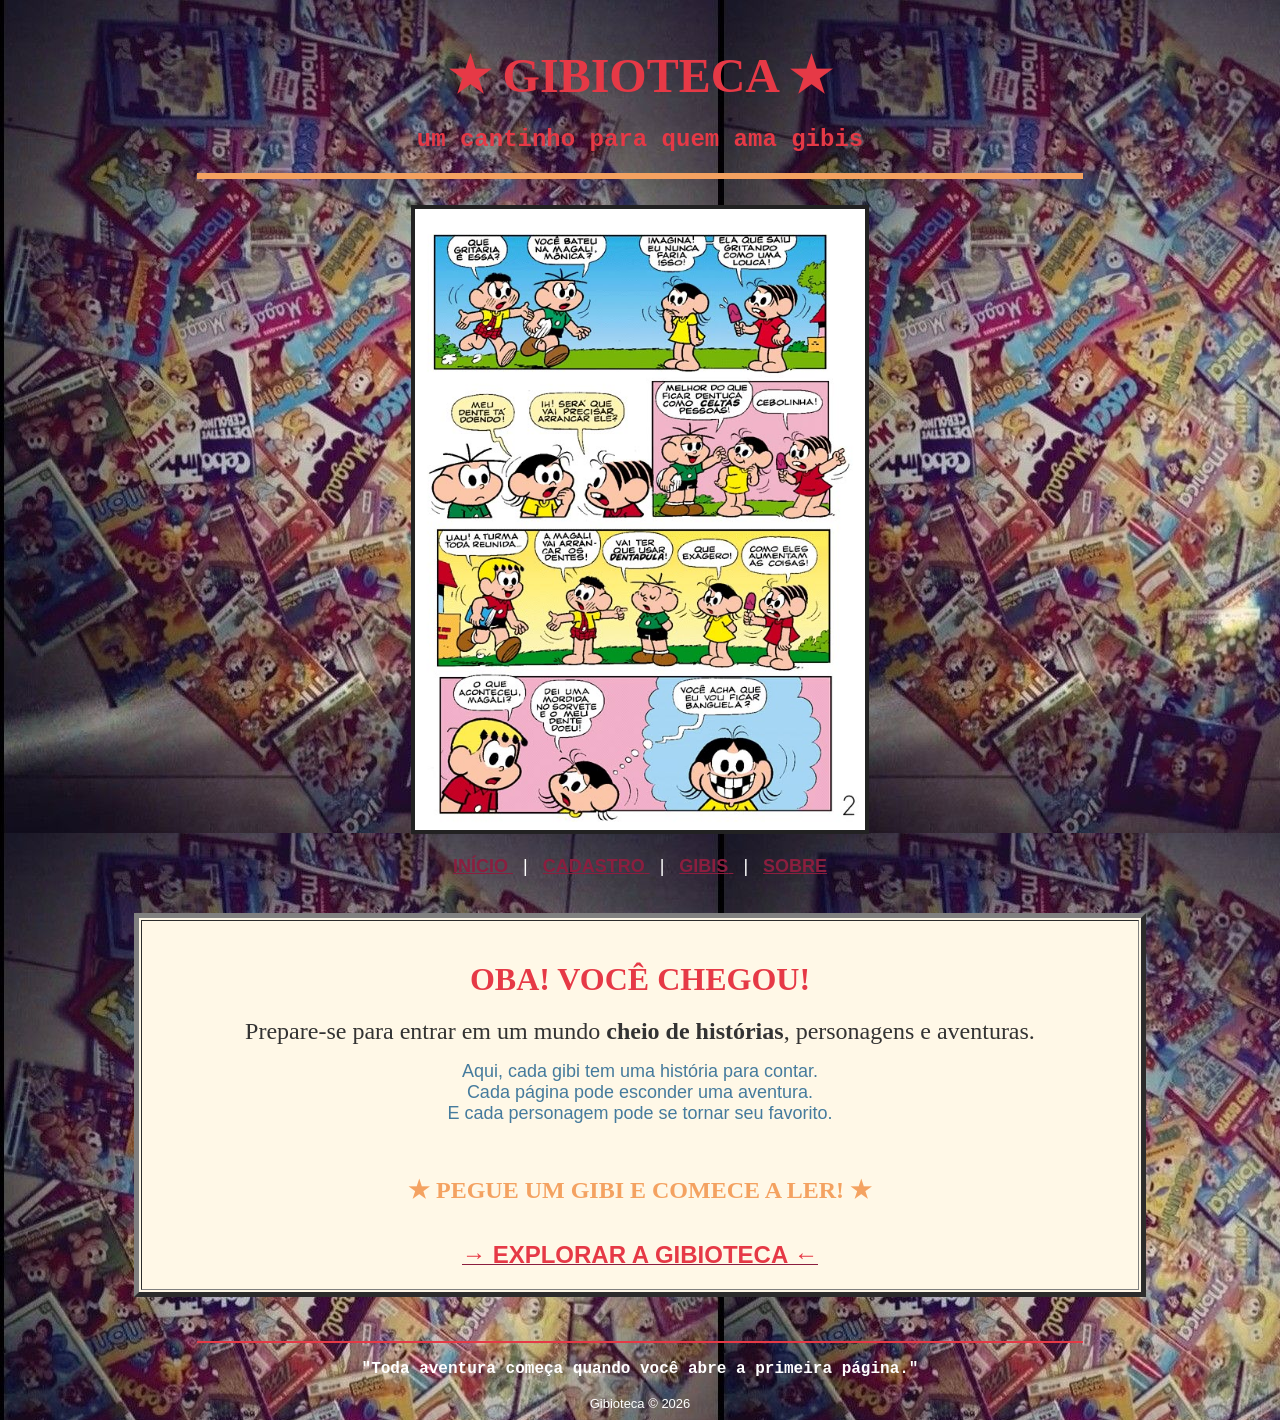
==== index.html @ 0cddc834 "Primeiro commit" ====
<!DOCTYPE html>
<html lang="pt-BR">

<head>
    <meta charset="UTF-8">
    <meta name="viewport" content="width=device-width, initial-scale=1.0">
    <title>Gibioteca</title>
</head>

<body
    background="gibis.jpg"
    bgcolor="#F5E6C8"
    text="#222222"
    link="#8B1E3F"
    vlink="#5A1630"
    alink="#FF6B35"
>

    <br>

    <center>

        <h1>
            <font
                face="Comic Sans MS"
                size="7"
                color="#E63946"
            >
                ★ GIBIOTECA ★
            </font>
        </h1>

        <h2>
            <font
                face="Courier New"
                size="5"
                color="#E63946"
            >
                um cantinho para quem ama gibis
            </font>
        </h2>

        <hr
            width="70%"
            size="6"
            color="#F4A261"
        >

        <br>

        <center>
            <img
                src="gibi.jpg"
                alt="Imagem de gibis"
                width="450"
                border="4"
                decoding="async"
            >
        </center>

        <br>

        <font
            face="Arial"
            size="4"
            color="#FFFFFF"
        >

            <a href="index.html">
                <b>INÍCIO</b>
            </a>

            &nbsp;&nbsp;|&nbsp;&nbsp;

            <a href="cadastro.html">
                <b>CADASTRO</b>
            </a>

            &nbsp;&nbsp;|&nbsp;&nbsp;

            <a href="gibis.html">
                <b>GIBIS</b>
            </a>

            &nbsp;&nbsp;|&nbsp;&nbsp;

            <a href="sobre.html">
                <b>SOBRE</b>
            </a>

        </font>

    </center>

    <br><br>

    <table
        width="80%"
        align="center"
        bgcolor="#FFF8E7"
        border="5"
        cellpadding="20"
    >

        <tr>

            <td>

                <center>

                    <h2>
                        <font
                            face="Comic Sans MS"
                            size="6"
                            color="#E63946"
                        >
                            OBA! VOCÊ CHEGOU!
                        </font>
                    </h2>

                    <p>
                        <font
                            face="Georgia"
                            size="5"
                            color="#333333"
                        >
                            Prepare-se para entrar em um mundo
                            <b>cheio de histórias</b>,
                            personagens e aventuras.
                        </font>
                    </p>

                    <p>
                        <font
                            face="Arial"
                            size="4"
                            color="#457B9D"
                        >
                            Aqui, cada gibi tem uma história para contar.
                            <br>
                            Cada página pode esconder uma aventura.
                            <br>
                            E cada personagem pode se tornar seu favorito.
                        </font>
                    </p>

                    <br>

                    <h3>
                        <font
                            face="Comic Sans MS"
                            size="5"
                            color="#F4A261"
                        >
                            ★ PEGUE UM GIBI E COMECE A LER! ★
                        </font>
                    </h3>

                    <br>

                    <a href="gibis.html">
                        <font
                            face="Arial"
                            size="5"
                            color="#E63946"
                        >
                            <b>→ EXPLORAR A GIBIOTECA ←</b>
                        </font>
                    </a>

                </center>

            </td>

        </tr>

    </table>

    <br><br>

    <center>

        <hr
            width="70%"
            color="#E63946"
        >

        <p>
            <font
                face="Courier New"
                size="3"
                color="#FFFFFF"
            >
                <b>
                    "Toda aventura começa quando você abre a primeira página."
                </b>
            </font>
        </p>

        <font
            face="Arial"
            size="2"
            color="#FFFFFF"
        >
            Gibioteca © 2026
        </font>

    </center>

</body>

</html>
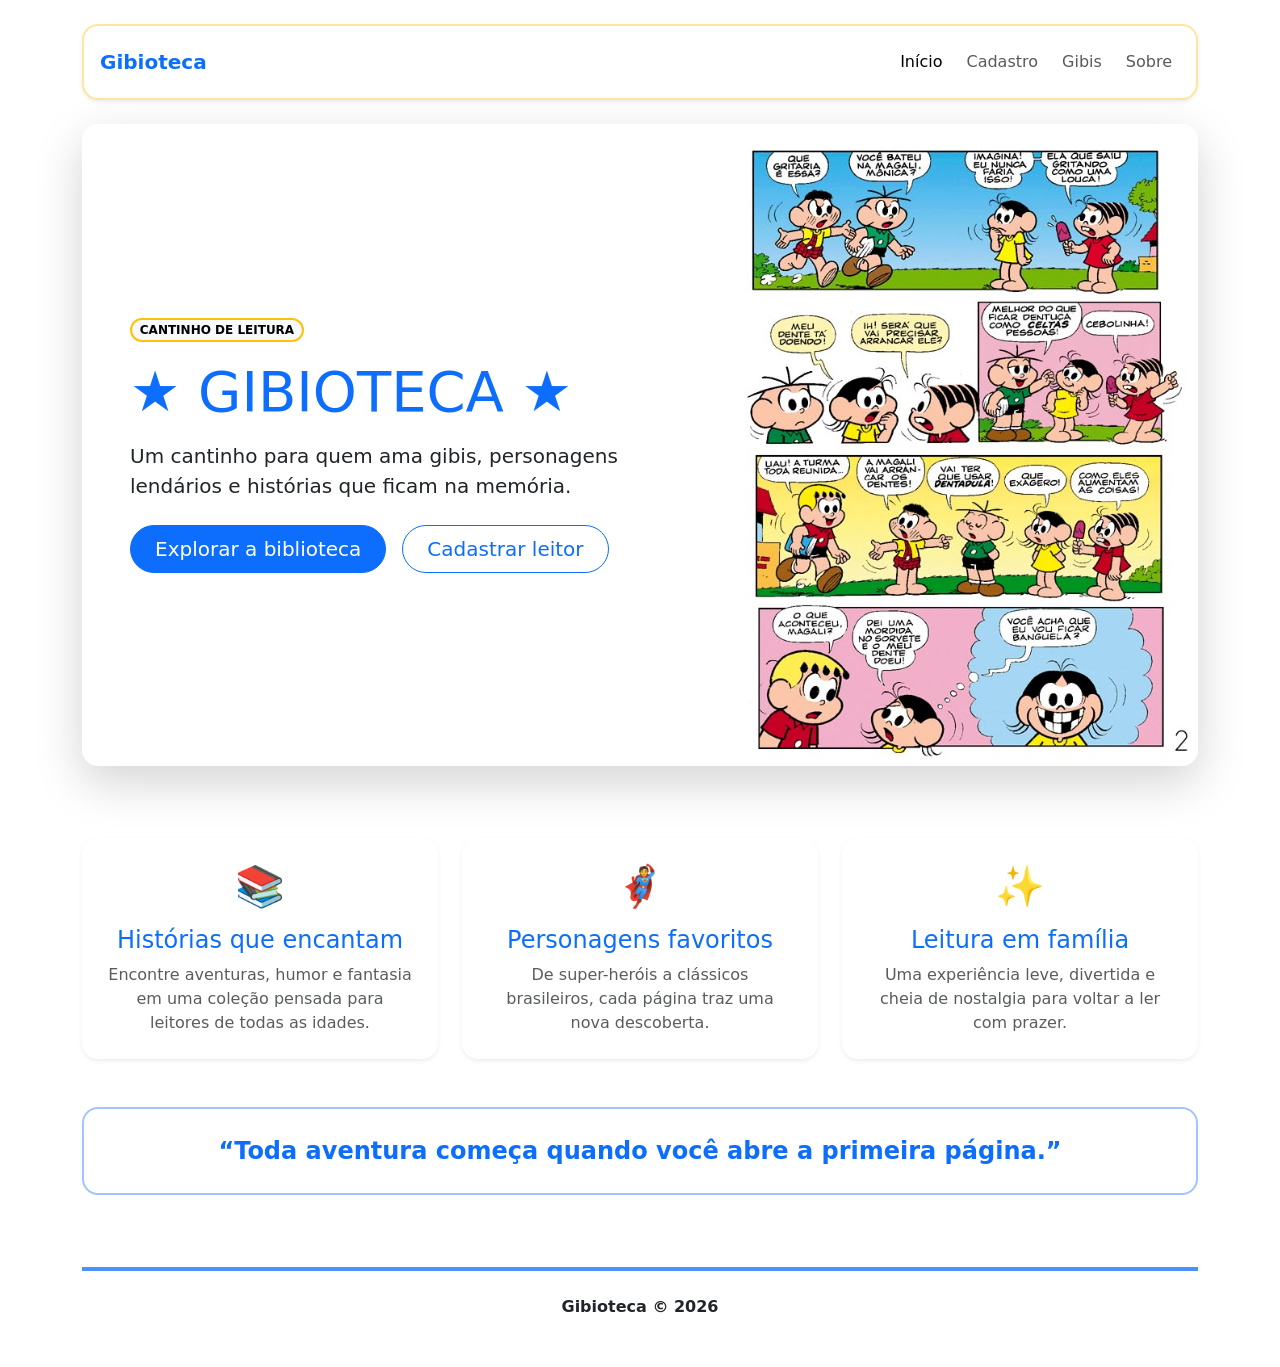
==== commit 7737cd93: "Refactor index.html to use Bootstrap and modernize layout Updated the HTML structure to include Boot" ====
--- a/index.html
+++ b/index.html
@@ -5,208 +5,83 @@
     <meta charset="UTF-8">
     <meta name="viewport" content="width=device-width, initial-scale=1.0">
     <title>Gibioteca</title>
+    <link href="https://cdn.jsdelivr.net/npm/bootstrap@5.3.3/dist/css/bootstrap.min.css" rel="stylesheet">
+    <link rel="stylesheet" href="style.css">
 </head>
 
-<body
-    background="gibis.jpg"
-    bgcolor="#F5E6C8"
-    text="#222222"
-    link="#8B1E3F"
-    vlink="#5A1630"
-    alink="#FF6B35"
->
+<body class="bg-comic">
+    <div class="container py-4">
+        <nav class="navbar navbar-expand-lg navbar-light bg-white shadow-sm rounded-4 border border-2 border-warning-subtle sticky-top">
+            <div class="container-fluid px-3 py-2">
+                <a class="navbar-brand comic-title text-primary fw-bold" href="index.html">Gibioteca</a>
+                <button class="navbar-toggler" type="button" data-bs-toggle="collapse" data-bs-target="#menuGibioteca" aria-controls="menuGibioteca" aria-expanded="false" aria-label="Abrir menu">
+                    <span class="navbar-toggler-icon"></span>
+                </button>
+                <div class="collapse navbar-collapse" id="menuGibioteca">
+                    <ul class="navbar-nav ms-auto align-items-lg-center gap-lg-2">
+                        <li class="nav-item"><a class="nav-link active" href="index.html">Início</a></li>
+                        <li class="nav-item"><a class="nav-link" href="cadastro.html">Cadastro</a></li>
+                        <li class="nav-item"><a class="nav-link" href="gibis.html">Gibis</a></li>
+                        <li class="nav-item"><a class="nav-link" href="sobre.html">Sobre</a></li>
+                    </ul>
+                </div>
+            </div>
+        </nav>
+    </div>
 
-    <br>
+    <main class="container">
+        <section class="hero card border-0 shadow-lg rounded-4 overflow-hidden">
+            <div class="row g-0 align-items-center">
+                <div class="col-lg-7 p-4 p-lg-5">
+                    <span class="badge rounded-pill text-bg-light border border-2 border-warning text-uppercase mb-3">Cantinho de leitura</span>
+                    <h1 class="comic-title display-4 text-primary mb-3">★ GIBIOTECA ★</h1>
+                    <p class="lead text-dark mb-4">Um cantinho para quem ama gibis, personagens lendários e histórias que ficam na memória.</p>
+                    <div class="d-flex flex-wrap gap-3">
+                        <a class="btn btn-primary btn-lg px-4 rounded-pill" href="gibis.html">Explorar a biblioteca</a>
+                        <a class="btn btn-outline-primary btn-lg px-4 rounded-pill" href="cadastro.html">Cadastrar leitor</a>
+                    </div>
+                </div>
+                <div class="col-lg-5">
+                    <img src="gibi.jpg" class="img-fluid w-100 h-100 object-fit-cover" alt="Imagem de gibis" style="min-height: 320px;">
+                </div>
+            </div>
+        </section>
 
-    <center>
+        <section class="row mt-5 g-4 text-center">
+            <div class="col-md-4">
+                <div class="card h-100 border-0 shadow-sm rounded-4 p-4">
+                    <div class="display-6 mb-3">📚</div>
+                    <h2 class="h4 text-primary">Histórias que encantam</h2>
+                    <p class="mb-0 text-muted">Encontre aventuras, humor e fantasia em uma coleção pensada para leitores de todas as idades.</p>
+                </div>
+            </div>
+            <div class="col-md-4">
+                <div class="card h-100 border-0 shadow-sm rounded-4 p-4">
+                    <div class="display-6 mb-3">🦸</div>
+                    <h2 class="h4 text-primary">Personagens favoritos</h2>
+                    <p class="mb-0 text-muted">De super-heróis a clássicos brasileiros, cada página traz uma nova descoberta.</p>
+                </div>
+            </div>
+            <div class="col-md-4">
+                <div class="card h-100 border-0 shadow-sm rounded-4 p-4">
+                    <div class="display-6 mb-3">✨</div>
+                    <h2 class="h4 text-primary">Leitura em família</h2>
+                    <p class="mb-0 text-muted">Uma experiência leve, divertida e cheia de nostalgia para voltar a ler com prazer.</p>
+                </div>
+            </div>
+        </section>
 
-        <h1>
-            <font
-                face="Comic Sans MS"
-                size="7"
-                color="#E63946"
-            >
-                ★ GIBIOTECA ★
-            </font>
-        </h1>
+        <section class="quote-box text-center mt-5 py-4 px-3 rounded-4 border border-2 border-primary-subtle">
+            <blockquote class="mb-0 fs-4 fw-semibold text-primary">“Toda aventura começa quando você abre a primeira página.”</blockquote>
+        </section>
+    </main>
 
-        <h2>
-            <font
-                face="Courier New"
-                size="5"
-                color="#E63946"
-            >
-                um cantinho para quem ama gibis
-            </font>
-        </h2>
+    <footer class="container py-5 text-center text-dark">
+        <hr class="border border-primary border-2 opacity-75 my-4">
+        <p class="mb-0 fw-semibold">Gibioteca © 2026</p>
+    </footer>
 
-        <hr
-            width="70%"
-            size="6"
-            color="#F4A261"
-        >
-
-        <br>
-
-        <center>
-            <img
-                src="gibi.jpg"
-                alt="Imagem de gibis"
-                width="450"
-                border="4"
-                decoding="async"
-            >
-        </center>
-
-        <br>
-
-        <font
-            face="Arial"
-            size="4"
-            color="#FFFFFF"
-        >
-
-            <a href="index.html">
-                <b>INÍCIO</b>
-            </a>
-
-            &nbsp;&nbsp;|&nbsp;&nbsp;
-
-            <a href="cadastro.html">
-                <b>CADASTRO</b>
-            </a>
-
-            &nbsp;&nbsp;|&nbsp;&nbsp;
-
-            <a href="gibis.html">
-                <b>GIBIS</b>
-            </a>
-
-            &nbsp;&nbsp;|&nbsp;&nbsp;
-
-            <a href="sobre.html">
-                <b>SOBRE</b>
-            </a>
-
-        </font>
-
-    </center>
-
-    <br><br>
-
-    <table
-        width="80%"
-        align="center"
-        bgcolor="#FFF8E7"
-        border="5"
-        cellpadding="20"
-    >
-
-        <tr>
-
-            <td>
-
-                <center>
-
-                    <h2>
-                        <font
-                            face="Comic Sans MS"
-                            size="6"
-                            color="#E63946"
-                        >
-                            OBA! VOCÊ CHEGOU!
-                        </font>
-                    </h2>
-
-                    <p>
-                        <font
-                            face="Georgia"
-                            size="5"
-                            color="#333333"
-                        >
-                            Prepare-se para entrar em um mundo
-                            <b>cheio de histórias</b>,
-                            personagens e aventuras.
-                        </font>
-                    </p>
-
-                    <p>
-                        <font
-                            face="Arial"
-                            size="4"
-                            color="#457B9D"
-                        >
-                            Aqui, cada gibi tem uma história para contar.
-                            <br>
-                            Cada página pode esconder uma aventura.
-                            <br>
-                            E cada personagem pode se tornar seu favorito.
-                        </font>
-                    </p>
-
-                    <br>
-
-                    <h3>
-                        <font
-                            face="Comic Sans MS"
-                            size="5"
-                            color="#F4A261"
-                        >
-                            ★ PEGUE UM GIBI E COMECE A LER! ★
-                        </font>
-                    </h3>
-
-                    <br>
-
-                    <a href="gibis.html">
-                        <font
-                            face="Arial"
-                            size="5"
-                            color="#E63946"
-                        >
-                            <b>→ EXPLORAR A GIBIOTECA ←</b>
-                        </font>
-                    </a>
-
-                </center>
-
-            </td>
-
-        </tr>
-
-    </table>
-
-    <br><br>
-
-    <center>
-
-        <hr
-            width="70%"
-            color="#E63946"
-        >
-
-        <p>
-            <font
-                face="Courier New"
-                size="3"
-                color="#FFFFFF"
-            >
-                <b>
-                    "Toda aventura começa quando você abre a primeira página."
-                </b>
-            </font>
-        </p>
-
-        <font
-            face="Arial"
-            size="2"
-            color="#FFFFFF"
-        >
-            Gibioteca © 2026
-        </font>
-
-    </center>
-
+    <script src="https://cdn.jsdelivr.net/npm/bootstrap@5.3.3/dist/js/bootstrap.bundle.min.js"></script>
 </body>
 
-</html>+</html>
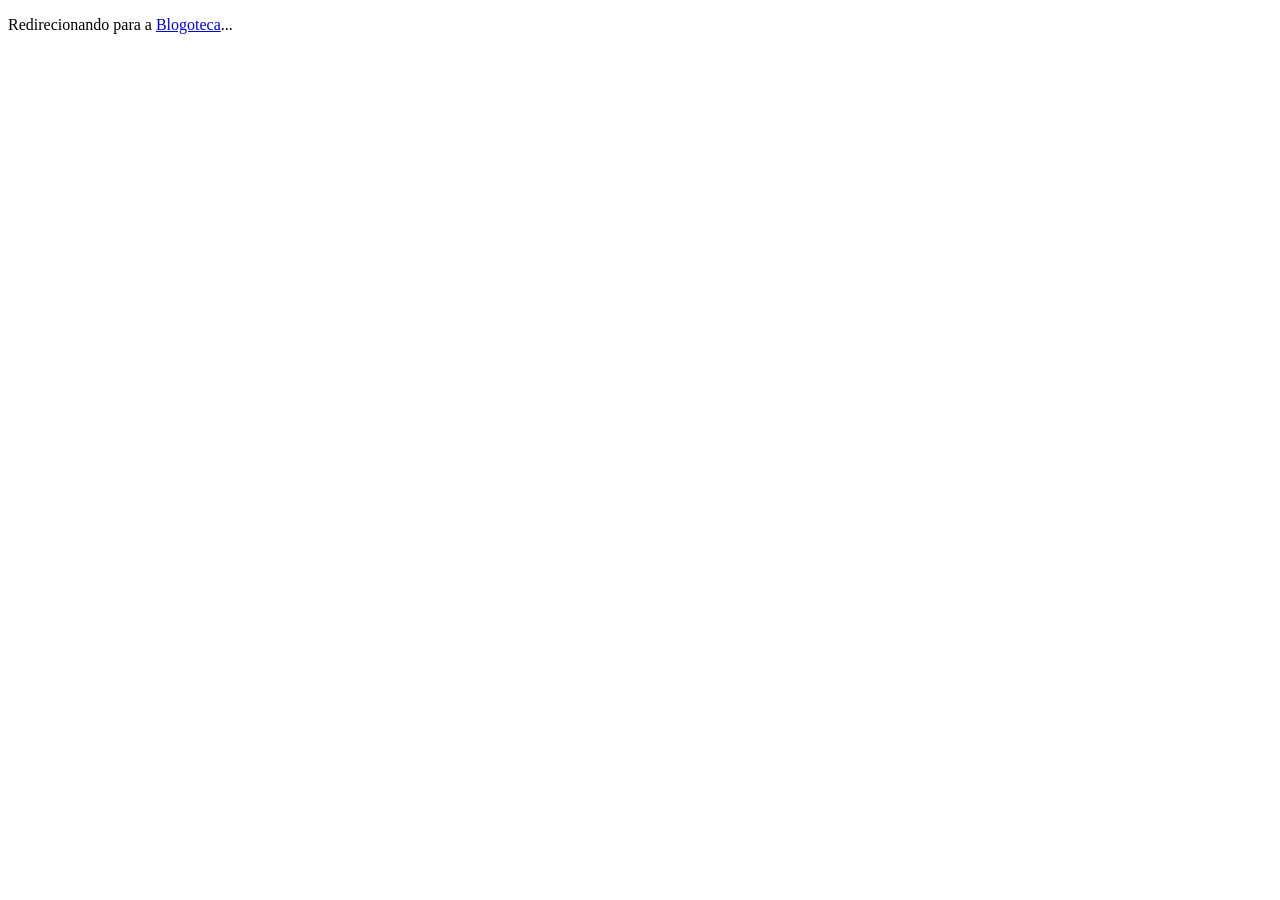
==== commit 1a52cff6: "Salvar alterações locais antes da atualização" ====
--- a/index.html
+++ b/index.html
@@ -1,87 +1,12 @@
 <!DOCTYPE html>
 <html lang="pt-BR">
-
 <head>
     <meta charset="UTF-8">
     <meta name="viewport" content="width=device-width, initial-scale=1.0">
-    <title>Gibioteca</title>
-    <link href="https://cdn.jsdelivr.net/npm/bootstrap@5.3.3/dist/css/bootstrap.min.css" rel="stylesheet">
-    <link rel="stylesheet" href="style.css">
+    <meta http-equiv="refresh" content="0; url=index.php">
+    <title>Blogoteca - Rede social de conteúdo</title>
 </head>
-
-<body class="bg-comic">
-    <div class="container py-4">
-        <nav class="navbar navbar-expand-lg navbar-light bg-white shadow-sm rounded-4 border border-2 border-warning-subtle sticky-top">
-            <div class="container-fluid px-3 py-2">
-                <a class="navbar-brand comic-title text-primary fw-bold" href="index.html">Gibioteca</a>
-                <button class="navbar-toggler" type="button" data-bs-toggle="collapse" data-bs-target="#menuGibioteca" aria-controls="menuGibioteca" aria-expanded="false" aria-label="Abrir menu">
-                    <span class="navbar-toggler-icon"></span>
-                </button>
-                <div class="collapse navbar-collapse" id="menuGibioteca">
-                    <ul class="navbar-nav ms-auto align-items-lg-center gap-lg-2">
-                        <li class="nav-item"><a class="nav-link active" href="index.html">Início</a></li>
-                        <li class="nav-item"><a class="nav-link" href="cadastro.html">Cadastro</a></li>
-                        <li class="nav-item"><a class="nav-link" href="gibis.html">Gibis</a></li>
-                        <li class="nav-item"><a class="nav-link" href="sobre.html">Sobre</a></li>
-                    </ul>
-                </div>
-            </div>
-        </nav>
-    </div>
-
-    <main class="container">
-        <section class="hero card border-0 shadow-lg rounded-4 overflow-hidden">
-            <div class="row g-0 align-items-center">
-                <div class="col-lg-7 p-4 p-lg-5">
-                    <span class="badge rounded-pill text-bg-light border border-2 border-warning text-uppercase mb-3">Cantinho de leitura</span>
-                    <h1 class="comic-title display-4 text-primary mb-3">★ GIBIOTECA ★</h1>
-                    <p class="lead text-dark mb-4">Um cantinho para quem ama gibis, personagens lendários e histórias que ficam na memória.</p>
-                    <div class="d-flex flex-wrap gap-3">
-                        <a class="btn btn-primary btn-lg px-4 rounded-pill" href="gibis.html">Explorar a biblioteca</a>
-                        <a class="btn btn-outline-primary btn-lg px-4 rounded-pill" href="cadastro.html">Cadastrar leitor</a>
-                    </div>
-                </div>
-                <div class="col-lg-5">
-                    <img src="gibi.jpg" class="img-fluid w-100 h-100 object-fit-cover" alt="Imagem de gibis" style="min-height: 320px;">
-                </div>
-            </div>
-        </section>
-
-        <section class="row mt-5 g-4 text-center">
-            <div class="col-md-4">
-                <div class="card h-100 border-0 shadow-sm rounded-4 p-4">
-                    <div class="display-6 mb-3">📚</div>
-                    <h2 class="h4 text-primary">Histórias que encantam</h2>
-                    <p class="mb-0 text-muted">Encontre aventuras, humor e fantasia em uma coleção pensada para leitores de todas as idades.</p>
-                </div>
-            </div>
-            <div class="col-md-4">
-                <div class="card h-100 border-0 shadow-sm rounded-4 p-4">
-                    <div class="display-6 mb-3">🦸</div>
-                    <h2 class="h4 text-primary">Personagens favoritos</h2>
-                    <p class="mb-0 text-muted">De super-heróis a clássicos brasileiros, cada página traz uma nova descoberta.</p>
-                </div>
-            </div>
-            <div class="col-md-4">
-                <div class="card h-100 border-0 shadow-sm rounded-4 p-4">
-                    <div class="display-6 mb-3">✨</div>
-                    <h2 class="h4 text-primary">Leitura em família</h2>
-                    <p class="mb-0 text-muted">Uma experiência leve, divertida e cheia de nostalgia para voltar a ler com prazer.</p>
-                </div>
-            </div>
-        </section>
-
-        <section class="quote-box text-center mt-5 py-4 px-3 rounded-4 border border-2 border-primary-subtle">
-            <blockquote class="mb-0 fs-4 fw-semibold text-primary">“Toda aventura começa quando você abre a primeira página.”</blockquote>
-        </section>
-    </main>
-
-    <footer class="container py-5 text-center text-dark">
-        <hr class="border border-primary border-2 opacity-75 my-4">
-        <p class="mb-0 fw-semibold">Gibioteca © 2026</p>
-    </footer>
-
-    <script src="https://cdn.jsdelivr.net/npm/bootstrap@5.3.3/dist/js/bootstrap.bundle.min.js"></script>
+<body>
+    <p>Redirecionando para a <a href="index.php">Blogoteca</a>...</p>
 </body>
-
 </html>
